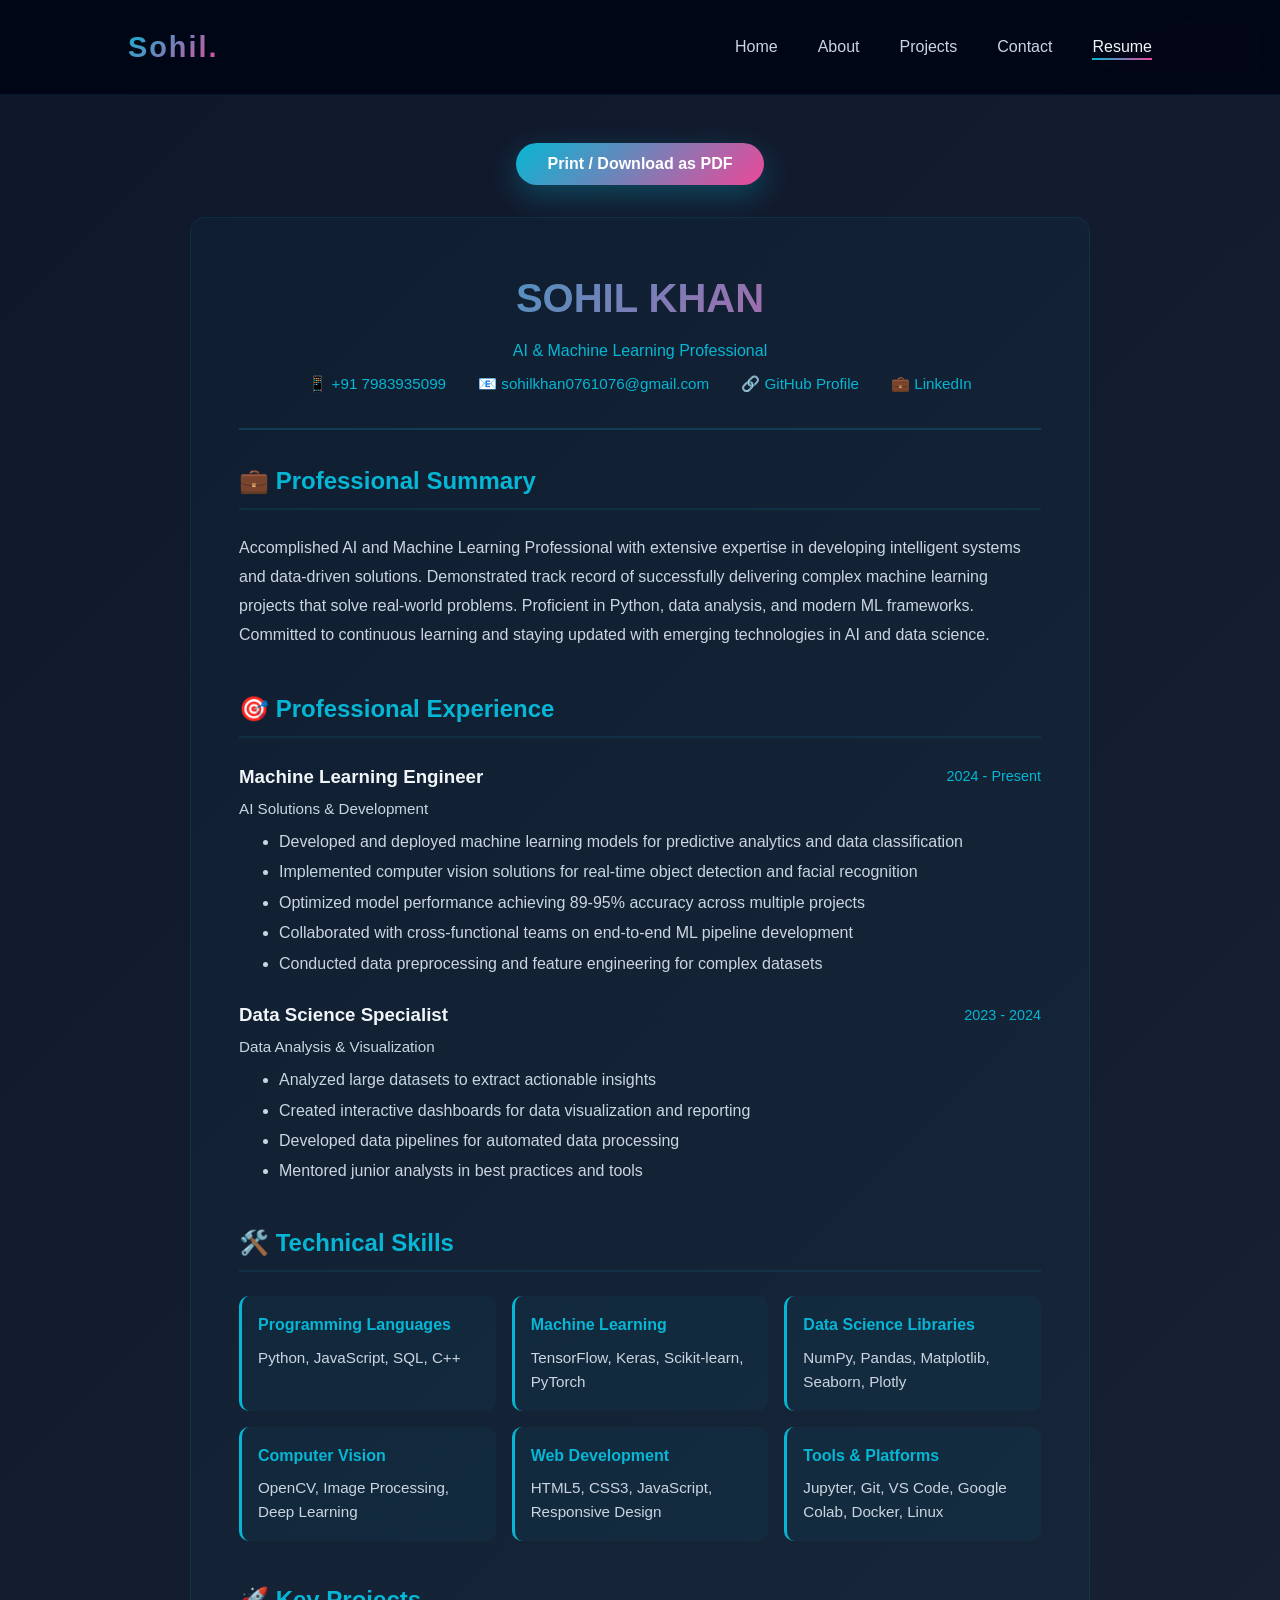
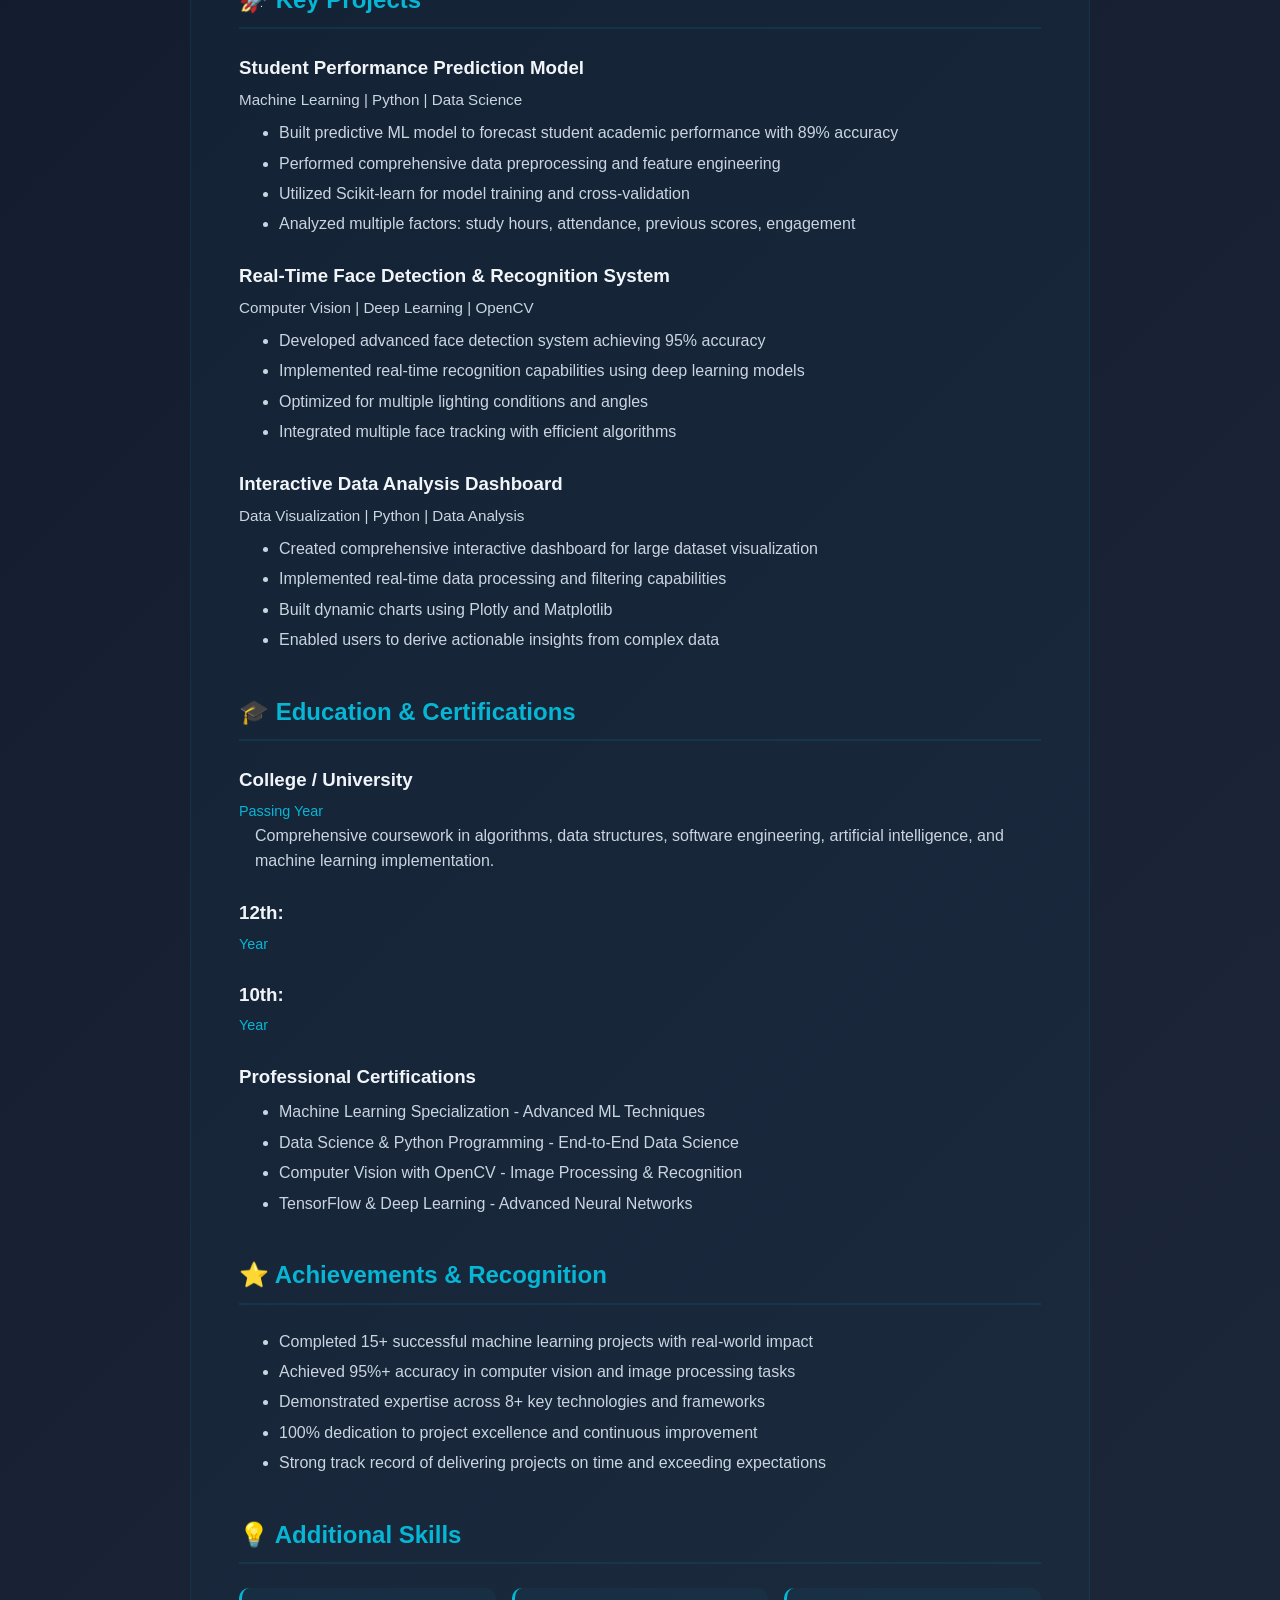
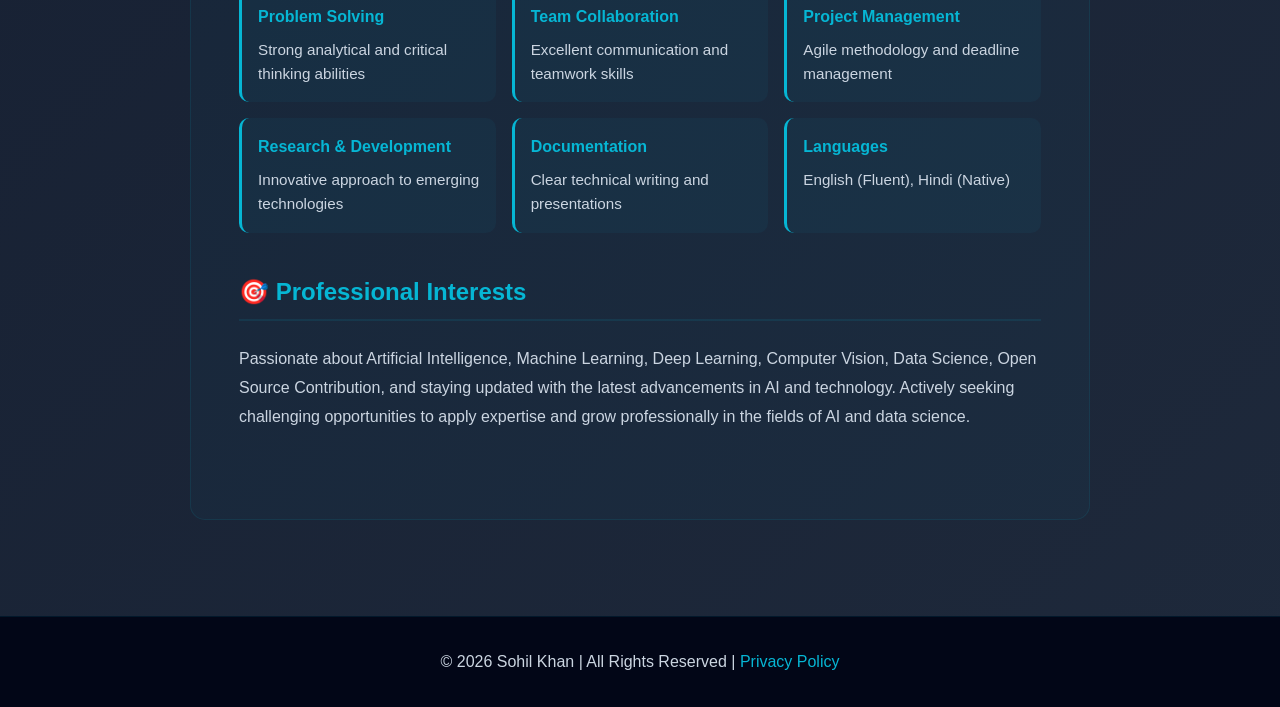
==== resume.html @ 19b09a83 "Initial portfolio commit with resume builder and advanced features" ====
<!DOCTYPE html>
<html lang="en">
<head>
    <meta charset="UTF-8">
    <meta name="viewport" content="width=device-width, initial-scale=1.0">
    <title>Resume | Sohil Khan</title>
    <link rel="stylesheet" href="css/style.css">
    <style>
        .resume-container {
            max-width: 900px;
            margin: 0 auto;
            background: rgba(6, 182, 212, 0.03);
            padding: 3rem;
            border-radius: 15px;
            border: 1px solid rgba(6, 182, 212, 0.1);
        }

        .resume-header {
            text-align: center;
            margin-bottom: 2rem;
            padding-bottom: 2rem;
            border-bottom: 2px solid rgba(6, 182, 212, 0.2);
        }

        .resume-header h1 {
            margin: 0 0 0.5rem 0;
            color: var(--text-light);
        }

        .resume-contact-info {
            display: flex;
            justify-content: center;
            gap: 2rem;
            flex-wrap: wrap;
            color: var(--text-muted);
            font-size: 0.95rem;
        }

        .resume-contact-info a {
            color: var(--primary);
            text-decoration: none;
        }

        /* Professional header banner for print */
        .resume-header.banner-style {
            background: linear-gradient(135deg, rgba(6, 182, 212, 0.08), rgba(6, 182, 212, 0.03));
            padding: 2rem;
            margin: -3rem -3rem 2rem -3rem;
            border-radius: 15px 15px 0 0;
            border: none;
            border-bottom: 3px solid var(--primary);
        }

        .resume-header.banner-style h1 {
            font-size: 36px;
            letter-spacing: 2px;
            margin: 0.5rem 0;
            color: var(--primary);
            font-weight: 700;
        }

        .resume-header.banner-style .resume-contact-info {
            justify-content: center;
            gap: 1.5rem;
            margin-top: 1rem;
            flex-wrap: wrap;
        }

        .resume-section {
            margin-bottom: 2.5rem;
        }

        .resume-section h2 {
            color: var(--primary);
            font-size: 1.5rem;
            margin-bottom: 1.5rem;
            padding-bottom: 0.5rem;
            border-bottom: 2px solid rgba(6, 182, 212, 0.1);
        }

        .resume-item {
            margin-bottom: 1.5rem;
        }

        .resume-item h3 {
            color: var(--text-light);
            margin: 0 0 0.3rem 0;
            display: flex;
            justify-content: space-between;
            align-items: center;
        }

        .resume-item-meta {
            color: var(--primary);
            font-size: 0.9rem;
            font-weight: 500;
        }

        .resume-item-subtitle {
            color: var(--text-muted);
            font-size: 0.95rem;
            margin-bottom: 0.5rem;
        }

        .resume-item-description {
            color: var(--text-muted);
            line-height: 1.6;
            margin-left: 1rem;
        }

        .resume-item-description ul {
            margin: 0.5rem 0;
            padding-left: 1.5rem;
        }

        .resume-item-description li {
            margin-bottom: 0.3rem;
        }

        .skills-grid {
            display: grid;
            grid-template-columns: repeat(auto-fit, minmax(200px, 1fr));
            gap: 1rem;
        }

        .skill-category {
            background: rgba(6, 182, 212, 0.05);
            padding: 1rem;
            border-radius: 10px;
            border-left: 3px solid var(--primary);
        }

        .skill-category strong {
            color: var(--primary);
            display: block;
            margin-bottom: 0.5rem;
        }

        .skill-category p {
            color: var(--text-muted);
            margin: 0;
            font-size: 0.95rem;
        }

        .print-button {
            text-align: center;
            margin-bottom: 2rem;
        }

        /* Professional template styles */
        .resume-container.template-professional {
            font-family: 'Helvetica Neue', Arial, sans-serif;
            max-width: 850px;
            padding: 2rem;
            border: none;
            background: #fff;
            box-shadow: 0 4px 18px rgba(0,0,0,0.06);
        }

        .resume-container.template-professional .resume-header {
            display: flex;
            align-items: center;
            justify-content: space-between;
            gap: 1rem;
            border: none;
            padding-bottom: 1rem;
        }

        .resume-container.template-professional h1 {
            font-family: 'Georgia', serif;
            font-size: 28px;
            letter-spacing: 1px;
            margin: 0;
        }

        .resume-container.template-professional .resume-contact-info {
            justify-content: flex-end;
            gap: 1rem;
            font-size: 0.92rem;
        }

        .resume-container.template-professional .resume-section {
            margin-bottom: 1.25rem;
            padding-bottom: 0.75rem;
            border-bottom: 1px solid #eee;
        }

        .resume-container.template-professional .skills-grid {grid-template-columns: repeat(3, 1fr);}

        /* Two-column layout for larger screens */
        @media (min-width: 900px) {
            .resume-container.template-professional {
                display: grid;
                grid-template-columns: 1fr 320px;
                gap: 2rem;
            }
            .resume-container.template-professional .resume-header,
            .resume-container.template-professional .resume-section {grid-column: 1/2}
            .resume-container.template-professional .skills-grid,
            .resume-container.template-professional .skill-category {grid-column: 2/3}
            .resume-container.template-professional .print-button {grid-column: 1/3}
        }

        @media print {
            .navbar, footer, .print-button {
                display: none;
            }
            .resume-container {
                background: none;
                border: none;
                padding: 0;
            }
        }

        @media (max-width: 768px) {
            .resume-container {
                padding: 1.5rem;
            }
            .resume-contact-info {
                gap: 1rem;
                flex-direction: column;
            }
        }
    </style>
</head>
<body>

<!-- ===== NAVBAR ===== -->
<header>
    <nav class="navbar">
        <h2 class="logo">Sohil<span>.</span></h2>
        <ul class="nav-links">
            <li><a href="index.html">Home</a></li>
            <li><a href="about.html">About</a></li>
            <li><a href="projects.html">Projects</a></li>
            <li><a href="contact.html">Contact</a></li>
            <li><a href="resume.html" class="active">Resume</a></li>
        </ul>
    </nav>
</header>

<!-- ===== RESUME SECTION ===== -->
<section style="padding: 3rem 10%;">
    <div class="print-button">
        <button class="btn" onclick="window.print()" style="cursor: pointer;">Print / Download as PDF</button>
    </div>

    <div class="resume-container">
        <!-- Header -->
        <div class="resume-header">
            <h1 id="res-name">SOHIL KHAN</h1>
            <p id="res-title" style="color: var(--primary); font-size: 1rem; margin: 0.5rem 0;">AI & Machine Learning Professional</p>
            <div class="resume-contact-info">
                <span>📱 <a id="res-phone" href="tel:7983935099">+91 7983935099</a></span>
                <span>📧 <a id="res-email" href="mailto:sohilkhan0761076@gmail.com">sohilkhan0761076@gmail.com</a></span>
                <span>🔗 <a id="res-github" href="https://github.com" target="_blank">GitHub Profile</a></span>
                <span>💼 <a id="res-linkedin" href="https://linkedin.com" target="_blank">LinkedIn</a></span>
            </div>
        </div>

        <!-- Professional Summary -->
        <div class="resume-section">
            <h2>💼 Professional Summary</h2>
            <p id="res-summary" style="color: var(--text-muted); line-height: 1.8;">
                Accomplished AI and Machine Learning Professional with extensive expertise in developing intelligent systems and data-driven solutions. Demonstrated track record of successfully delivering complex machine learning projects that solve real-world problems. Proficient in Python, data analysis, and modern ML frameworks. Committed to continuous learning and staying updated with emerging technologies in AI and data science.
            </p>
        </div>

        <!-- Professional Experience -->
        <div class="resume-section" data-section="optional">
            <h2>🎯 Professional Experience</h2>
            
            <div class="resume-item">
                <h3>
                    <span>Machine Learning Engineer</span>
                    <span class="resume-item-meta">2024 - Present</span>
                </h3>
                <div class="resume-item-subtitle">AI Solutions & Development</div>
                <div class="resume-item-description">
                    <ul>
                        <li>Developed and deployed machine learning models for predictive analytics and data classification</li>
                        <li>Implemented computer vision solutions for real-time object detection and facial recognition</li>
                        <li>Optimized model performance achieving 89-95% accuracy across multiple projects</li>
                        <li>Collaborated with cross-functional teams on end-to-end ML pipeline development</li>
                        <li>Conducted data preprocessing and feature engineering for complex datasets</li>
                    </ul>
                </div>
            </div>

            <div class="resume-item">
                <h3>
                    <span>Data Science Specialist</span>
                    <span class="resume-item-meta">2023 - 2024</span>
                </h3>
                <div class="resume-item-subtitle">Data Analysis & Visualization</div>
                <div class="resume-item-description">
                    <ul>
                        <li>Analyzed large datasets to extract actionable insights</li>
                        <li>Created interactive dashboards for data visualization and reporting</li>
                        <li>Developed data pipelines for automated data processing</li>
                        <li>Mentored junior analysts in best practices and tools</li>
                    </ul>
                </div>
            </div>
        </div>

        <!-- Technical Skills -->
        <div class="resume-section">
            <h2>🛠️ Technical Skills</h2>
            <div class="skills-grid">
                <div class="skill-category">
                    <strong>Programming Languages</strong>
                    <p>Python, JavaScript, SQL, C++</p>
                </div>
                <div class="skill-category">
                    <strong>Machine Learning</strong>
                    <p>TensorFlow, Keras, Scikit-learn, PyTorch</p>
                </div>
                <div class="skill-category">
                    <strong>Data Science Libraries</strong>
                    <p>NumPy, Pandas, Matplotlib, Seaborn, Plotly</p>
                </div>
                <div class="skill-category">
                    <strong>Computer Vision</strong>
                    <p>OpenCV, Image Processing, Deep Learning</p>
                </div>
                <div class="skill-category">
                    <strong>Web Development</strong>
                    <p>HTML5, CSS3, JavaScript, Responsive Design</p>
                </div>
                <div class="skill-category">
                    <strong>Tools & Platforms</strong>
                    <p>Jupyter, Git, VS Code, Google Colab, Docker, Linux</p>
                </div>
            </div>
        </div>

        <!-- Key Projects -->
        <div class="resume-section" data-section="optional">
            <h2>🚀 Key Projects</h2>

            <div class="resume-item">
                <h3>Student Performance Prediction Model</h3>
                <div class="resume-item-subtitle">Machine Learning | Python | Data Science</div>
                <div class="resume-item-description">
                    <ul>
                        <li>Built predictive ML model to forecast student academic performance with 89% accuracy</li>
                        <li>Performed comprehensive data preprocessing and feature engineering</li>
                        <li>Utilized Scikit-learn for model training and cross-validation</li>
                        <li>Analyzed multiple factors: study hours, attendance, previous scores, engagement</li>
                    </ul>
                </div>
            </div>

            <div class="resume-item">
                <h3>Real-Time Face Detection & Recognition System</h3>
                <div class="resume-item-subtitle">Computer Vision | Deep Learning | OpenCV</div>
                <div class="resume-item-description">
                    <ul>
                        <li>Developed advanced face detection system achieving 95% accuracy</li>
                        <li>Implemented real-time recognition capabilities using deep learning models</li>
                        <li>Optimized for multiple lighting conditions and angles</li>
                        <li>Integrated multiple face tracking with efficient algorithms</li>
                    </ul>
                </div>
            </div>

            <div class="resume-item">
                <h3>Interactive Data Analysis Dashboard</h3>
                <div class="resume-item-subtitle">Data Visualization | Python | Data Analysis</div>
                <div class="resume-item-description">
                    <ul>
                        <li>Created comprehensive interactive dashboard for large dataset visualization</li>
                        <li>Implemented real-time data processing and filtering capabilities</li>
                        <li>Built dynamic charts using Plotly and Matplotlib</li>
                        <li>Enabled users to derive actionable insights from complex data</li>
                    </ul>
                </div>
            </div>
        </div>

        <!-- Education & Certifications -->
        <div class="resume-section">
            <h2>🎓 Education & Certifications</h2>

            <div class="resume-item">
                <h3 id="res-college">College / University</h3>
                <div class="resume-item-meta" id="res-college-year">Passing Year</div>
                <div class="resume-item-description">
                    <p id="res-college-desc">Comprehensive coursework in algorithms, data structures, software engineering, artificial intelligence, and machine learning implementation.</p>
                </div>
            </div>

            <div class="resume-item">
                <h3 id="res-school12">12th: <span id="res-school12-name"></span></h3>
                <div class="resume-item-meta" id="res-year12">Year</div>
            </div>

            <div class="resume-item">
                <h3 id="res-school10">10th: <span id="res-school10-name"></span></h3>
                <div class="resume-item-meta" id="res-year10">Year</div>
            </div>

            <div class="resume-item">
                <h3>Professional Certifications</h3>
                <div class="resume-item-description">
                    <ul>
                        <li>Machine Learning Specialization - Advanced ML Techniques</li>
                        <li>Data Science & Python Programming - End-to-End Data Science</li>
                        <li>Computer Vision with OpenCV - Image Processing & Recognition</li>
                        <li>TensorFlow & Deep Learning - Advanced Neural Networks</li>
                    </ul>
                </div>
            </div>
        </div>

        <!-- Achievements & Recognition -->
        <div class="resume-section" data-section="optional">
            <h2>⭐ Achievements & Recognition</h2>
            <div class="resume-item-description">
                <ul>
                    <li>Completed 15+ successful machine learning projects with real-world impact</li>
                    <li>Achieved 95%+ accuracy in computer vision and image processing tasks</li>
                    <li>Demonstrated expertise across 8+ key technologies and frameworks</li>
                    <li>100% dedication to project excellence and continuous improvement</li>
                    <li>Strong track record of delivering projects on time and exceeding expectations</li>
                </ul>
            </div>
        </div>

        <!-- Additional Skills -->
        <div class="resume-section" data-section="optional">
            <h2>💡 Additional Skills</h2>
            <div class="skills-grid">
                <div class="skill-category">
                    <strong>Problem Solving</strong>
                    <p>Strong analytical and critical thinking abilities</p>
                </div>
                <div class="skill-category">
                    <strong>Team Collaboration</strong>
                    <p>Excellent communication and teamwork skills</p>
                </div>
                <div class="skill-category">
                    <strong>Project Management</strong>
                    <p>Agile methodology and deadline management</p>
                </div>
                <div class="skill-category">
                    <strong>Research & Development</strong>
                    <p>Innovative approach to emerging technologies</p>
                </div>
                <div class="skill-category">
                    <strong>Documentation</strong>
                    <p>Clear technical writing and presentations</p>
                </div>
                <div class="skill-category">
                    <strong>Languages</strong>
                    <p>English (Fluent), Hindi (Native)</p>
                </div>
            </div>
        </div>

        <!-- Professional Interests -->
        <div class="resume-section" data-section="optional">
            <h2>🎯 Professional Interests</h2>
            <p style="color: var(--text-muted); line-height: 1.8;">
                Passionate about Artificial Intelligence, Machine Learning, Deep Learning, Computer Vision, Data Science, Open Source Contribution, and staying updated with the latest advancements in AI and technology. Actively seeking challenging opportunities to apply expertise and grow professionally in the fields of AI and data science.
            </p>
        </div>
    </div>
</section>

<footer>
    <p>&copy; 2026 Sohil Khan | All Rights Reserved | <a href="#" style="color: var(--primary); text-decoration: none;">Privacy Policy</a></p>
</footer>

<script src="js/resume-template.js"></script>
<script src="js/script.js"></script>
</body>
</html>
---- css/style.css ----
* {
    margin: 0;
    padding: 0;
    box-sizing: border-box;
}

:root {
    --primary: #06b6d4;
    --secondary: #ec4899;
    --accent: #f59e0b;
    --dark-bg: #0f172a;
    --darker-bg: #020617;
    --text-light: #f1f5f9;
    --text-muted: #cbd5e1;
}

body {
    background: linear-gradient(135deg, var(--dark-bg) 0%, #1e293b 100%);
    color: var(--text-light);
    font-family: 'Segoe UI', Tahoma, Geneva, Verdana, sans-serif;
    line-height: 1.6;
    min-height: 100vh;
}

/* Navbar */
header {
    background: rgba(2, 6, 23, 0.95);
    backdrop-filter: blur(10px);
    position: sticky;
    top: 0;
    z-index: 1000;
    border-bottom: 1px solid rgba(6, 182, 212, 0.1);
}

.navbar {
    display: flex;
    justify-content: space-between;
    align-items: center;
    padding: 1.5rem 10%;
    max-width: 1400px;
    margin: 0 auto;
    width: 100%;
}

.logo {
    font-size: 1.8rem;
    font-weight: 700;
    background: linear-gradient(135deg, var(--primary) 0%, var(--secondary) 100%);
    -webkit-background-clip: text;
    -webkit-text-fill-color: transparent;
    background-clip: text;
    letter-spacing: 2px;
}

.logo span {
    color: var(--accent);
}

.nav-links {
    list-style: none;
    display: flex;
    gap: 2.5rem;
}

.nav-links a {
    text-decoration: none;
    color: var(--text-muted);
    font-weight: 500;
    transition: all 0.3s ease;
    position: relative;
}

.nav-links a::after {
    content: '';
    position: absolute;
    bottom: -5px;
    left: 0;
    width: 0;
    height: 2px;
    background: linear-gradient(90deg, var(--primary), var(--secondary));
    transition: width 0.3s ease;
}

.nav-links a:hover::after,
.nav-links a.active::after {
    width: 100%;
}

.nav-links a.active,
.nav-links a:hover {
    color: var(--text-light);
}

/* Hero */
.hero {
    min-height: 80vh;
    display: flex;
    align-items: center;
    justify-content: center;
    background: linear-gradient(135deg, rgba(6, 182, 212, 0.1) 0%, rgba(236, 72, 153, 0.1) 100%);
    padding: 4rem 10%;
    position: relative;
    overflow: hidden;
}

.hero::before {
    content: '';
    position: absolute;
    top: -50%;
    right: -20%;
    width: 500px;
    height: 500px;
    background: radial-gradient(circle, rgba(6, 182, 212, 0.2) 0%, transparent 70%);
    border-radius: 50%;
    animation: float 20s infinite;
}

@keyframes float {
    0%, 100% { transform: translateY(0px) translateX(0px); }
    50% { transform: translateY(30px) translateX(20px); }
}

.hero-content {
    text-align: center;
    position: relative;
    z-index: 1;
    animation: fadeInUp 1s ease-out;
}

@keyframes fadeInUp {
    from {
        opacity: 0;
        transform: translateY(30px);
    }
    to {
        opacity: 1;
        transform: translateY(0);
    }
}

.hero-content h1 {
    font-size: 3.5rem;
    margin-bottom: 1rem;
    font-weight: 800;
    line-height: 1.2;
}

.hero-content h3 {
    font-size: 1.5rem;
    color: var(--text-muted);
    margin-bottom: 1.5rem;
    font-weight: 500;
}

.hero-content > p {
    font-size: 1.1rem;
    color: var(--text-muted);
    margin-bottom: 2rem;
    max-width: 600px;
    margin-left: auto;
    margin-right: auto;
}

.hero-content span {
    background: linear-gradient(135deg, var(--primary) 0%, var(--secondary) 100%);
    -webkit-background-clip: text;
    -webkit-text-fill-color: transparent;
    background-clip: text;
}

/* Buttons */
.hero-buttons {
    display: flex;
    gap: 1.5rem;
    justify-content: center;
    flex-wrap: wrap;
}

.btn {
    padding: 0.75rem 2rem;
    background: linear-gradient(135deg, var(--primary) 0%, var(--secondary) 100%);
    color: white;
    text-decoration: none;
    border: none;
    border-radius: 50px;
    display: inline-block;
    font-weight: 600;
    cursor: pointer;
    transition: all 0.3s ease;
    box-shadow: 0 10px 30px rgba(6, 182, 212, 0.3);
    font-size: 1rem;
}

.btn:hover {
    transform: translateY(-3px);
    box-shadow: 0 15px 40px rgba(6, 182, 212, 0.4);
}

.btn-outline {
    background: transparent;
    border: 2px solid var(--primary);
    color: var(--primary);
    box-shadow: none;
}

.btn-outline:hover {
    background: rgba(6, 182, 212, 0.1);
    border-color: var(--secondary);
    color: var(--secondary);
}

/* Stats Section */
.stats {
    display: grid;
    grid-template-columns: repeat(auto-fit, minmax(200px, 1fr));
    gap: 2rem;
    padding: 4rem 10%;
    text-align: center;
}

.stat {
    padding: 2rem;
    background: rgba(6, 182, 212, 0.05);
    border: 1px solid rgba(6, 182, 212, 0.1);
    border-radius: 15px;
    transition: all 0.3s ease;
}

.stat:hover {
    background: rgba(6, 182, 212, 0.1);
    transform: translateY(-5px);
    border-color: var(--primary);
}

.stat-number {
    font-size: 3rem;
    font-weight: 800;
    background: linear-gradient(135deg, var(--primary) 0%, var(--secondary) 100%);
    -webkit-background-clip: text;
    -webkit-text-fill-color: transparent;
    background-clip: text;
    margin-bottom: 0.5rem;
}

.stat-label {
    font-size: 1rem;
    color: var(--text-muted);
    font-weight: 500;
}

/* Sections */
section {
    padding: 3.75rem 10%;
}

section h1 {
    font-size: 2.5rem;
    margin-bottom: 3rem;
    text-align: center;
    background: linear-gradient(135deg, var(--primary) 0%, var(--secondary) 100%);
    -webkit-background-clip: text;
    -webkit-text-fill-color: transparent;
    background-clip: text;
}

section h2 {
    font-size: 1.8rem;
    margin: 2rem 0 1rem;
    color: var(--text-light);
}

/* Project Cards */
.project-card {
    background: linear-gradient(135deg, rgba(6, 182, 212, 0.05) 0%, rgba(236, 72, 153, 0.05) 100%);
    border: 1px solid rgba(6, 182, 212, 0.1);
    padding: 2rem;
    margin: 1.5rem 0;
    border-radius: 15px;
    transition: all 0.3s ease;
    backdrop-filter: blur(10px);
}

.project-card:hover {
    background: linear-gradient(135deg, rgba(6, 182, 212, 0.1) 0%, rgba(236, 72, 153, 0.1) 100%);
    border-color: var(--primary);
    transform: translateY(-5px);
    box-shadow: 0 20px 40px rgba(6, 182, 212, 0.2);
}

.project-card h3 {
    color: var(--primary);
    margin-bottom: 1rem;
    font-size: 1.5rem;
}

.project-card p {
    color: var(--text-muted);
    margin-bottom: 1rem;
    line-height: 1.8;
}

/* Forms */
.contact-form {
    max-width: 600px;
    margin: 2rem auto;
}

.form-group {
    margin-bottom: 1.5rem;
}

.form-group label {
    display: block;
    margin-bottom: 0.5rem;
    color: var(--text-light);
    font-weight: 500;
}

.form-group input,
.form-group textarea {
    width: 100%;
    padding: 0.75rem 1rem;
    background: rgba(6, 182, 212, 0.05);
    border: 1px solid rgba(6, 182, 212, 0.2);
    color: var(--text-light);
    border-radius: 8px;
    font-family: inherit;
    transition: all 0.3s ease;
    font-size: 1rem;
}

.form-group input:focus,
.form-group textarea:focus {
    outline: none;
    background: rgba(6, 182, 212, 0.1);
    border-color: var(--primary);
    box-shadow: 0 0 0 3px rgba(6, 182, 212, 0.1);
}

.form-group textarea {
    resize: vertical;
    min-height: 150px;
}

/* Skills */
.skills {
    list-style: none;
}

.skills li {
    margin: 1rem 0;
    padding: 1rem;
    background: rgba(6, 182, 212, 0.05);
    border-left: 3px solid var(--primary);
    border-radius: 5px;
    transition: all 0.3s ease;
}

.skills li:hover {
    background: rgba(6, 182, 212, 0.1);
    transform: translateX(5px);
}

/* Footer */
footer {
    background: var(--darker-bg);
    border-top: 1px solid rgba(6, 182, 212, 0.1);
    padding: 2rem 10%;
    text-align: center;
    color: var(--text-muted);
    margin-top: 3rem;
}

/* Social Links */
.social-links {
    display: flex;
    gap: 1.5rem;
}

.social-links a {
    display: inline-flex;
    align-items: center;
    justify-content: center;
    width: 45px;
    height: 45px;
    border-radius: 50%;
    background: rgba(6, 182, 212, 0.1);
    border: 1px solid rgba(6, 182, 212, 0.2);
    color: var(--primary);
    transition: all 0.3s ease;
}

.social-links a:hover {
    background: linear-gradient(135deg, var(--primary) 0%, var(--secondary) 100%);
    color: white;
    transform: translateY(-3px);
    box-shadow: 0 10px 25px rgba(6, 182, 212, 0.3);
}

/* Animations */
@keyframes slideIn {
    from {
        transform: translateX(100%);
        opacity: 0;
    }
    to {
        transform: translateX(0);
        opacity: 1;
    }
}

@keyframes slideOut {
    from {
        transform: translateX(0);
        opacity: 1;
    }
    to {
        transform: translateX(100%);
        opacity: 0;
    }
}

@keyframes fadeIn {
    from {
        opacity: 0;
    }
    to {
        opacity: 1;
    }
}

@keyframes pulse {
    0%, 100% {
        opacity: 1;
    }
    50% {
        opacity: 0.5;
    }
}

@keyframes glow {
    0%, 100% {
        box-shadow: 0 0 10px rgba(6, 182, 212, 0.2);
    }
    50% {
        box-shadow: 0 0 20px rgba(6, 182, 212, 0.4);
    }
}

.animate-in {
    animation: fadeIn 0.6s ease-out forwards;
}

/* CTA Section */
.cta-section {
    background: linear-gradient(135deg, rgba(6, 182, 212, 0.1) 0%, rgba(236, 72, 153, 0.1) 100%);
    border-radius: 20px;
    text-align: center;
    margin: 4rem auto;
}

/* About Section */
.about {
    max-width: 900px;
    margin: 0 auto;
}

.about p {
    font-size: 1.1rem;
    color: var(--text-muted);
    line-height: 1.9;
    margin-bottom: 2rem;
}

/* Projects Section */
.projects {
    max-width: 1000px;
    margin: 0 auto;
}

/* Contact Section */
.contact {
    max-width: 800px;
    margin: 0 auto;
}

.contact p {
    color: var(--text-muted);
    font-size: 1.1rem;
}

/* Loading Animation */
.loader {
    border: 3px solid rgba(6, 182, 212, 0.1);
    border-top: 3px solid var(--primary);
    border-radius: 50%;
    width: 40px;
    height: 40px;
    animation: spin 1s linear infinite;
}

@keyframes spin {
    0% { transform: rotate(0deg); }
    100% { transform: rotate(360deg); }
}

/* Link Hover Effects */
a {
    transition: all 0.3s ease;
}

/* Scrollbar */
::-webkit-scrollbar {
    width: 10px;
}

::-webkit-scrollbar-track {
    background: var(--darker-bg);
}

::-webkit-scrollbar-thumb {
    background: var(--primary);
    border-radius: 5px;
}

::-webkit-scrollbar-thumb:hover {
    background: var(--secondary);
}

/* Responsive */
@media (max-width: 768px) {
    .navbar {
        flex-direction: column;
        gap: 1.5rem;
    }
    
    .nav-links {
        gap: 1.5rem;
        flex-wrap: wrap;
        justify-content: center;
    }
    
    .hero-content h1 {
        font-size: 2rem;
    }
    
    .hero-content h3 {
        font-size: 1.2rem;
    }
    
    section {
        padding: 2rem 5%;
    }
    
    .project-card {
        padding: 1.5rem;
    }
    
    section h1 {
        font-size: 2rem;
    }
    
    .hero-buttons {
        flex-direction: column;
    }
    
    .btn {
        width: 100%;
    }
}

@media (max-width: 480px) {
    .hero-content h1 {
        font-size: 1.5rem;
    }
    
    .logo {
        font-size: 1.3rem;
    }
    
    .btn {
        padding: 0.6rem 1.5rem;
        font-size: 0.9rem;
    }
}
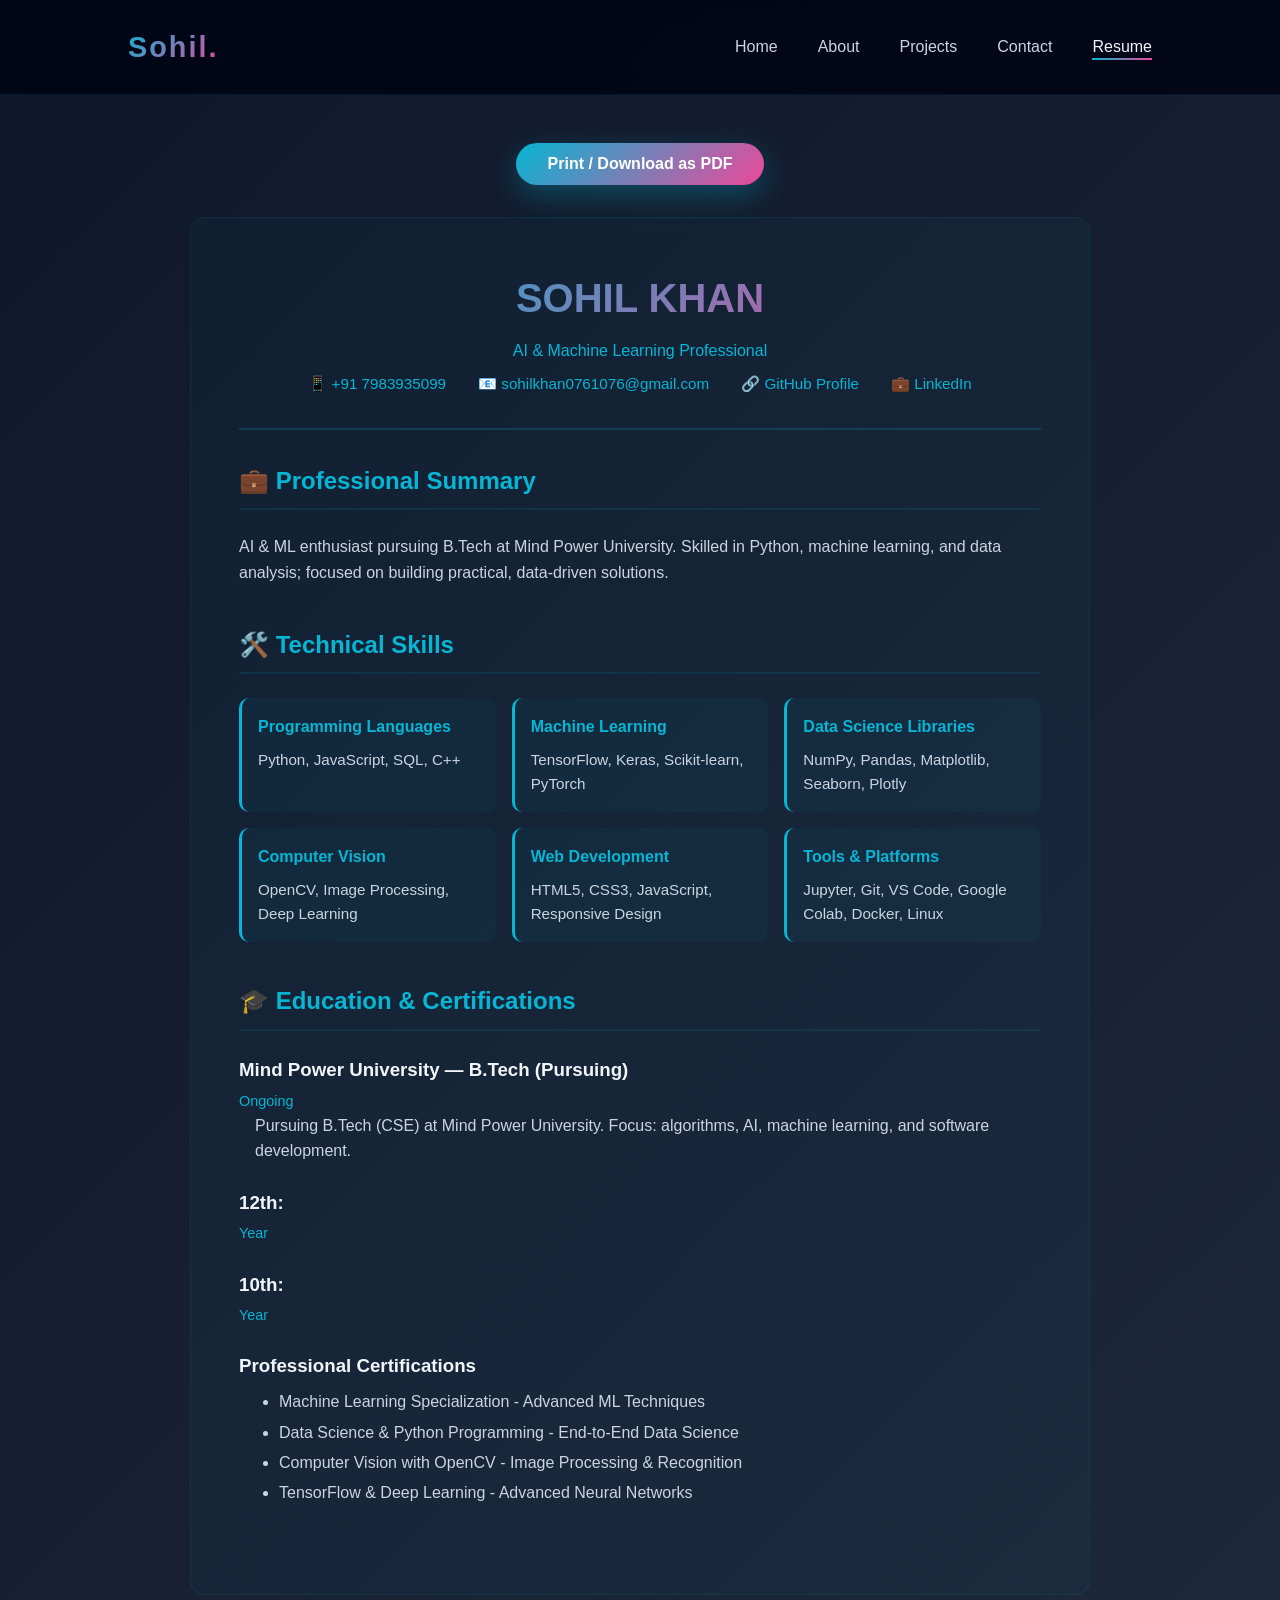
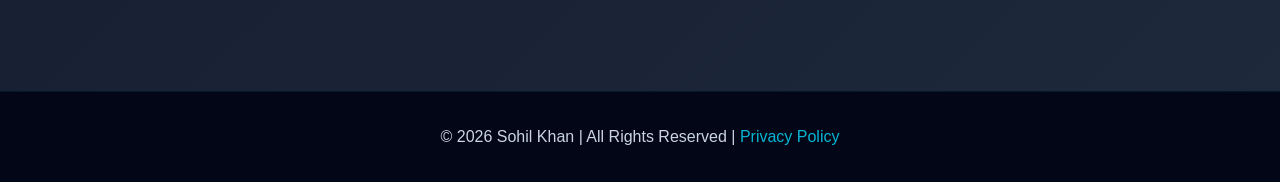
==== commit 406fbe26: "adding this code" ====
--- a/resume.html
+++ b/resume.html
@@ -261,9 +261,9 @@
         <!-- Professional Summary -->
         <div class="resume-section">
             <h2>💼 Professional Summary</h2>
-            <p id="res-summary" style="color: var(--text-muted); line-height: 1.8;">
-                Accomplished AI and Machine Learning Professional with extensive expertise in developing intelligent systems and data-driven solutions. Demonstrated track record of successfully delivering complex machine learning projects that solve real-world problems. Proficient in Python, data analysis, and modern ML frameworks. Committed to continuous learning and staying updated with emerging technologies in AI and data science.
-            </p>
+                <p id="res-summary" style="color: var(--text-muted); line-height: 1.6;">
+                    AI & ML enthusiast pursuing B.Tech at Mind Power University. Skilled in Python, machine learning, and data analysis; focused on building practical, data-driven solutions.
+                </p>
         </div>
 
         <!-- Professional Experience -->
@@ -384,10 +384,10 @@
             <h2>🎓 Education & Certifications</h2>
 
             <div class="resume-item">
-                <h3 id="res-college">College / University</h3>
-                <div class="resume-item-meta" id="res-college-year">Passing Year</div>
-                <div class="resume-item-description">
-                    <p id="res-college-desc">Comprehensive coursework in algorithms, data structures, software engineering, artificial intelligence, and machine learning implementation.</p>
+                <h3 id="res-college">Mind Power University — B.Tech (Pursuing)</h3>
+                <div class="resume-item-meta" id="res-college-year">Ongoing</div>
+                <div class="resume-item-description">
+                    <p id="res-college-desc">Pursuing B.Tech (CSE) at Mind Power University. Focus: algorithms, AI, machine learning, and software development.</p>
                 </div>
             </div>
 
